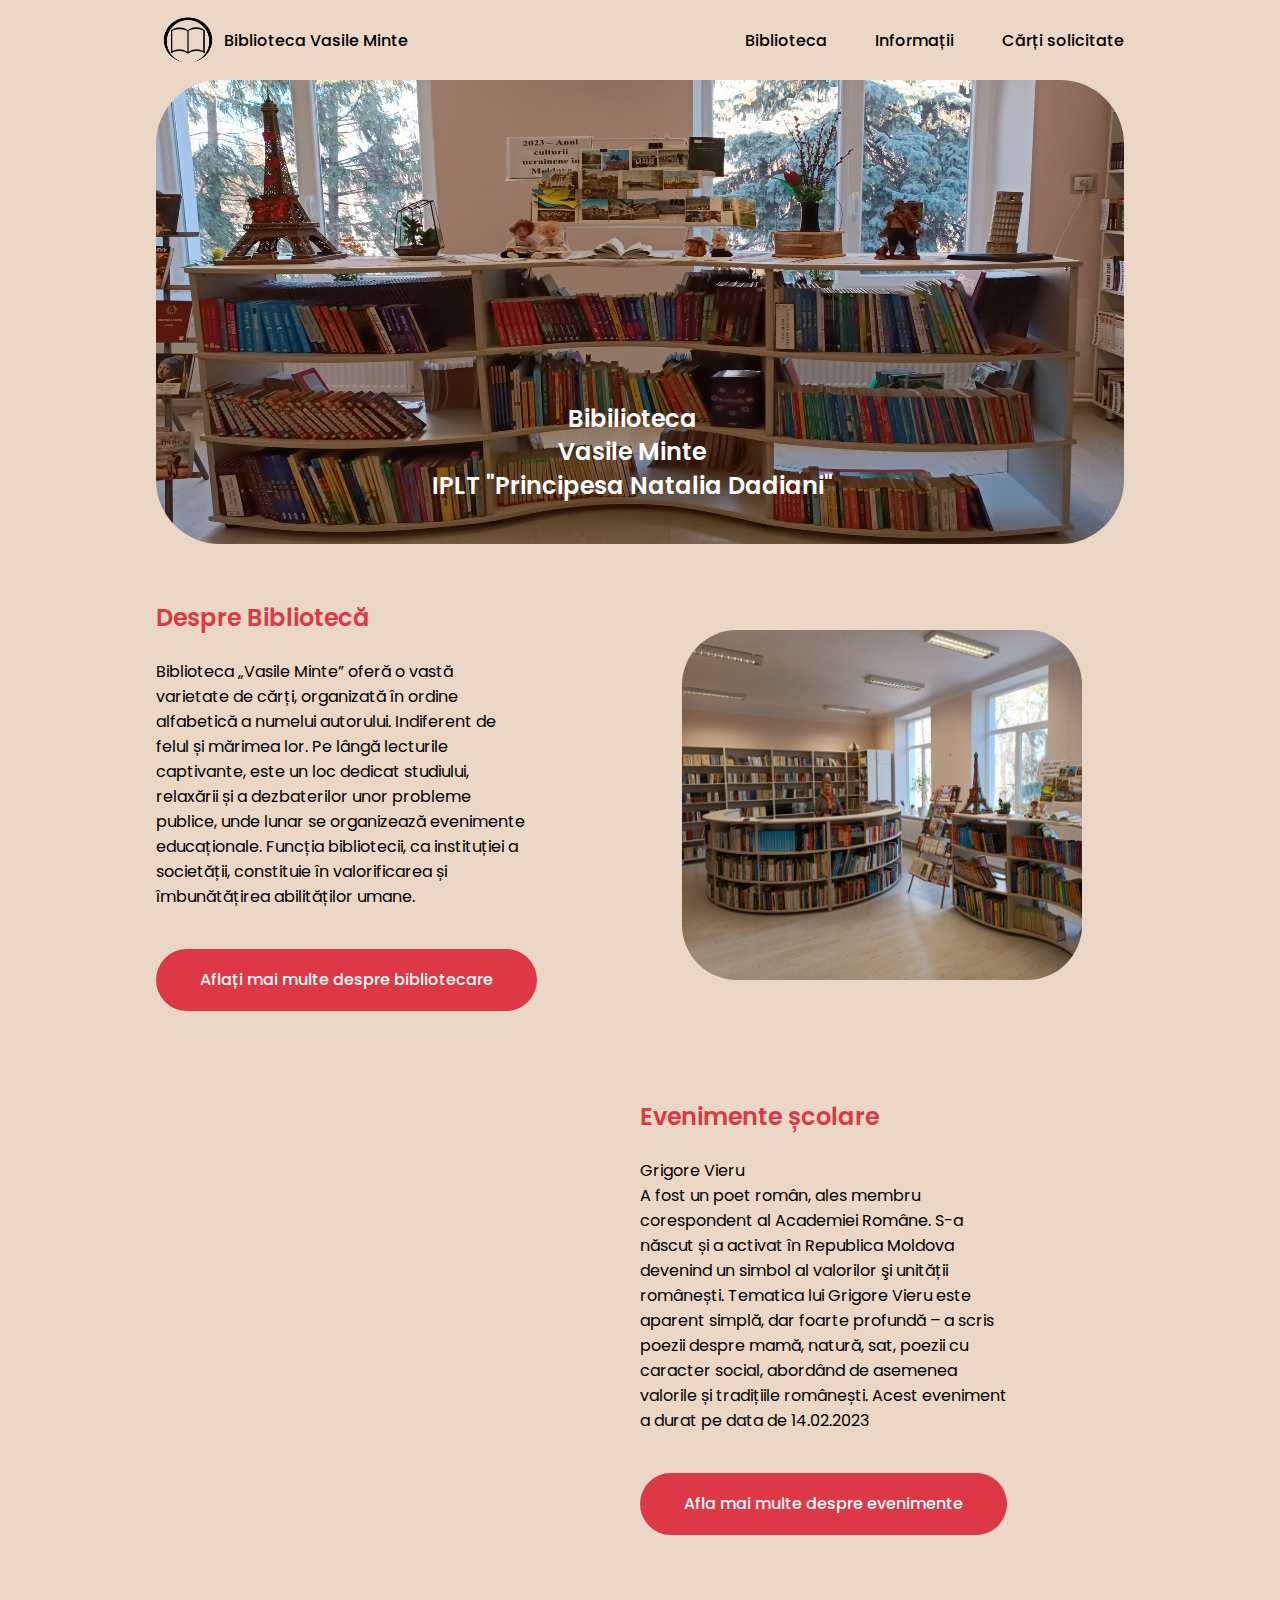
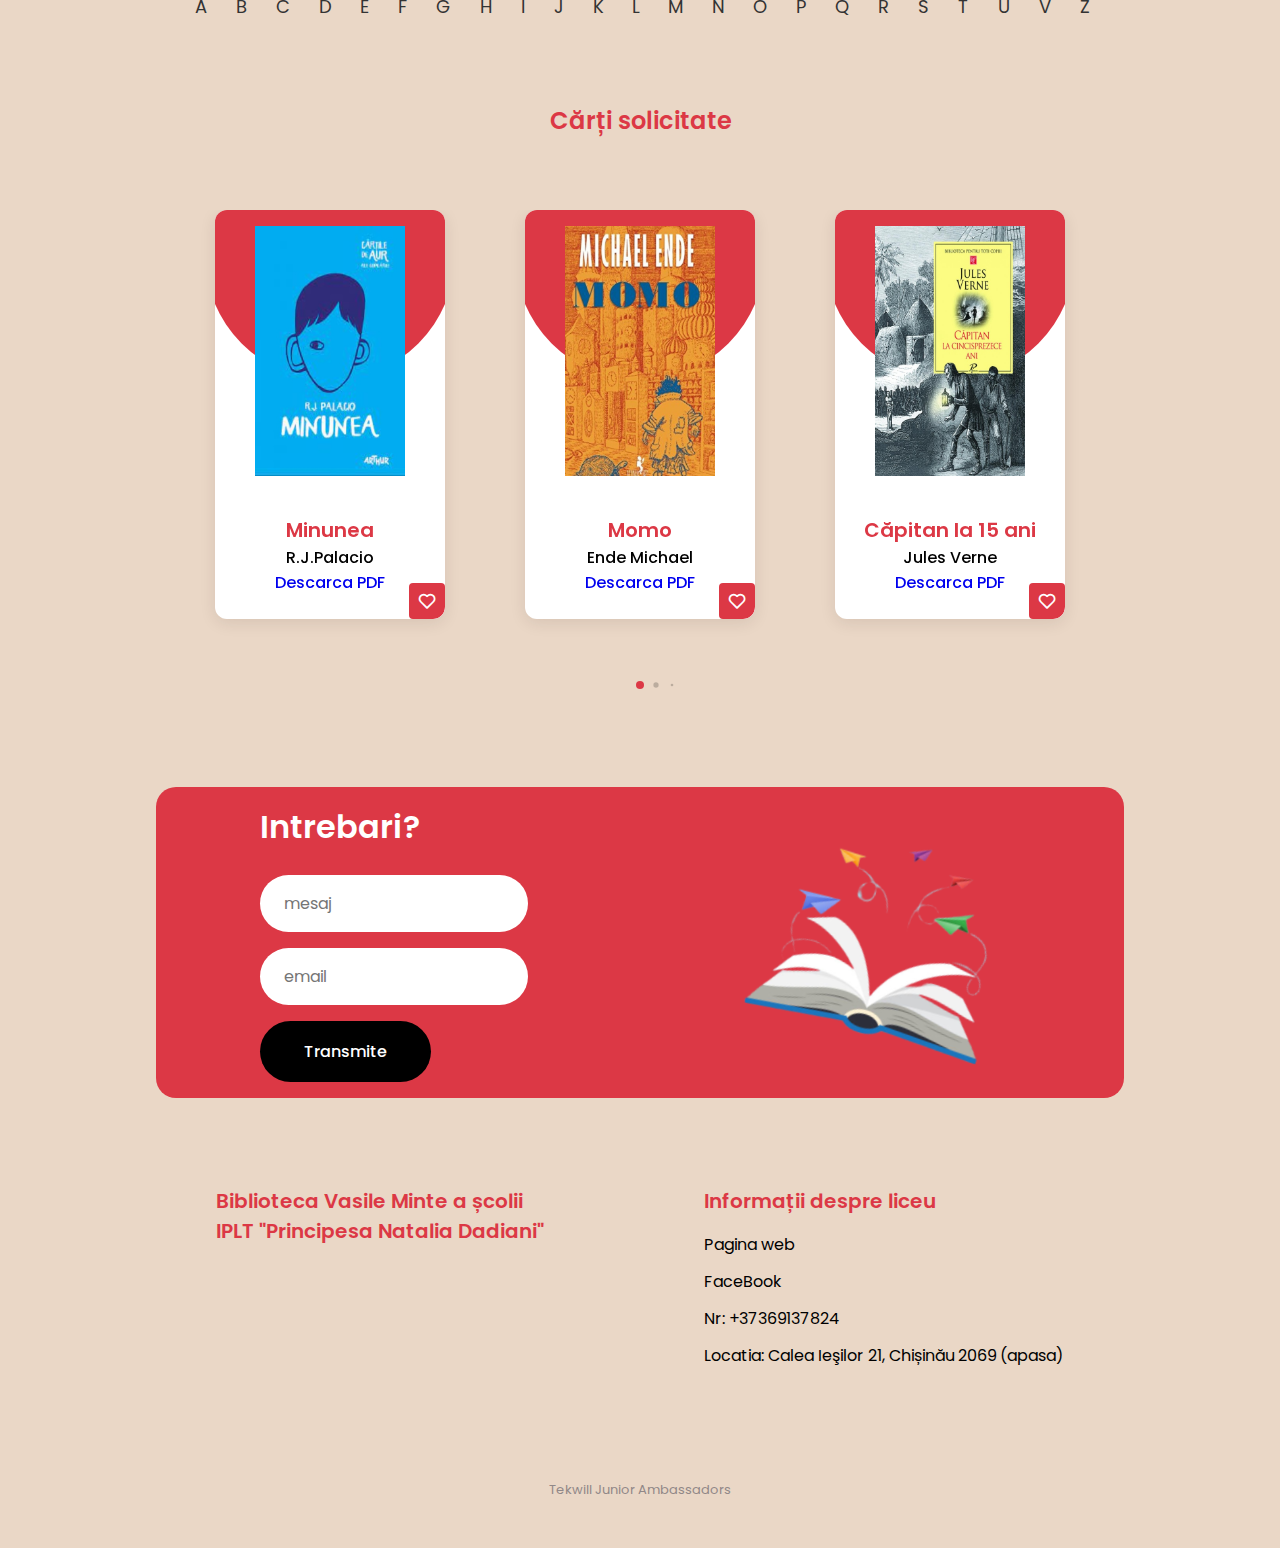
==== index.html @ afc9d393 "Add files via upload" ====
<!DOCTYPE html>
    <html lang="en">
    <head>
        <meta charset="UTF-8">
        <meta name="viewport" content="width=device-width, initial-scale=1.0">

        <link rel="shortcut icon" href="assets/img/logo.png">

        <link rel="stylesheet" href="https://unpkg.com/boxicons@latest/css/boxicons.min.css">

        <link rel="stylesheet" href="https://unpkg.com/boxicons@latest/css/boxicons.min.css">
   
        <link rel="stylesheet" href="assets/css/swiper.css">

        <link rel="stylesheet" href="assets/css/styles.css">
        
        <body>
               

        <title>Biblioteca Vasile Minte</title>
    </head>
    <body>
        <header class="header" id="header">
            <nav class="nav container">
                <a href="#" class="nav__logo">
                    <img id="logo" src="assets/img/logo.png" alt="" class="nav__logo-img"> 
                    Biblioteca Vasile Minte
                </a>

                <div class="nav__menu" id="nav-menu">
                    <ul class="nav__list">
                        <li class="nav__item">
                            <a href="#home" class="nav__link active-link">Biblioteca</a>
                        </li>
                        <li class="nav__item">
                            <a href="evenimente.html" class="nav__link">Informații</a>
                        </li>
                        </li>
                        <li class="nav__item">
                            <a href="#new" class="nav__link">Cărți solicitate</a>
                        </li>
                    </ul>

                    <div class="nav__close" id="nav-close">
                        <i class='bx bx-x' ></i>
                    </div>

                    
                </div>

            </nav>
        </header>
        
        <main class="main">
          
            <section class="home" id="home">
                <div class="home__container container grid">

                    <div class="home__data">
                        <h1 class="home__title"> Bibilioteca <br> Vasile Minte <br> IPLT "Principesa Natalia Dadiani"</h1>
 
                        </p>
                    </div>
                </div>
            </section>

            <section class="celebrate section container" id="celebrate">
                <div class="celebrate__container grid">
                    <div class="celebrate__data">
                        <h2 class="section__title celebrate__title">
                            Despre Bibliotecă  <br> 
                        </h2>
                        <p class="celebrate__description">
                          Biblioteca „Vasile Minte” oferă o vastă varietate de cărți, organizată în ordine alfabetică a numelui autorului. Indiferent de
                          felul și mărimea lor. Pe lângă lecturile captivante, este un loc dedicat 
                          studiului, relaxării și a dezbaterilor unor probleme publice, unde lunar se organizează 
                          evenimente educaționale. Funcția bibliotecii, 
                          ca instituției a societății, constituie în valorificarea și îmbunătățirea abilităților 
                          umane.
                        </p>
                        <a href="lucartoriiB.html" class="button">Aflați mai multe despre bibliotecare </a>
                    </div>

                    <img src="assets/img/inve (7).jpg"  class="celebrate__img2">
                </div>
            </section>

            <section class="celebrate section container" id="celebrate">
              <div class="celebrate__container grid">
                <div class="celebrate__img">
               </div>

                  <div class="celebrate__data">
                      <h2 class="section__title celebrate__title"> Evenimente școlare <br> </h2>
                      
                      <p class="celebrate__description">
                        Grigore Vieru 
                        <br>
                        A fost un poet român, ales membru corespondent al Academiei Române. 
                        S-a născut și a activat în Republica Moldova devenind un simbol al 
                        valorilor şi unității românești. Tematica lui Grigore Vieru este aparent 
                        simplă, dar foarte profundă – a scris poezii despre mamă, natură, sat, 
                        poezii cu caracter social, abordând de asemenea valorile și tradițiile 
                        românești. Acest eveniment a durat pe data de 14.02.2023
                      </p>
                      <a href="evenimente.html" class="button">Afla mai multe despre evenimente </a>
                  </div>

                </div>


              </section>
                <nav class="nav container">

                    <nav class="author-nav">
                      <ul>
                        <li><a>A</a>
                          <ul>
                            <li><a href="#">Arghezi, Tudor</a>
                              <ul>
                                <li><a href="#">Cuvinte potrivite</a></li>
                                <li><a href="#">Flori de mucigai</a></li>
                                <li><a href="#">Horele</a></li>
                                <li><a href="#">Răsărit în tăcere</a></li>
                                <li><a href="#">Tablouri biblice</a></li>
                              </ul>
                            </li>
                            <li><a href="#">Alecsandri, Vasile</a>
                              <ul>
                                <li><a  >Balta alba</a></li>
                                <li><a  >Chirita in provincie</a></li>
                                <li><a  >Doamna Chiajna</a></li>
                                <li><a  >Poezii populare, 1</a></li>
                                <li><a  >Poezii populare, 2</a></li>
                              </ul>
                            </li>
                            <li><a  >Andronic, Ionel</a>
                              <ul>
                                <li><a  >Ascuns în nori</a></li>
                                <li><a  >Inima împăcată</a></li>
                                <li><a  >Spre un viitor mai bun</a></li>
                                <li><a  >Ultimul sac</a></li>
                                <li><a  >Viața de dincolo de aparențe</a></li>
                              </ul>
                            </li>
                            <li><a  >Adameșteanu, Gabriela</a>
                              <ul>
                                <li><a  >Dimineața pierdută</a></li>
                                <li><a  >Vara în care mama a avut ochii verzi</a></li>
                                <li><a  >Vânătoarea regală</a></li>
                                <li><a  >Interviu cu un erou</a></li>
                                <li><a  >Cartea înțelepciunii</a></li>
                              </ul>
                            </li>
                            <li><a  >Asan, Filofteia</a>
                              <ul>
                                <li><a  >Crizanteme și lujeri</a></li>
                                <li><a  >Fructe de soc și măr cu păr</a></li>
                                <li><a  >Ploaie cu miei</a></li>
                                <li><a  >Aventuri în piața universității</a></li>
                                <li><a  >Ardeiul iute</a></li>
                              </ul>
                            </li>
                          </ul>
                        </li>
                        <li><a  >B</a>
                          <ul>
                            <li><a  >Baciu Ștefan</a>
                              <ul>
                                <li><a  >Praful de pe toba</a></li>
                              </ul>
                            </li>
                            <li><a  >Bacovia George </a>
                              <ul>
                                <li><a  >Plumb</a></li>
                              </ul>
                            </li>
                          </ul>
                        </li>
                        <li><a  >C</a>
                          <ul>
                            <li><a  >Camilar Eusebiu</a>
                              <ul>
                                <li><a  >Stejarul din Borzesti</a></li>
                              </ul>
                            </li>
                            <li><a  >Cangeopol Liviu</a>
                              <ul>
                                <li><a  >Portretul tarmului la asfintit</a></li>
                              </ul>
                            </li>
                          </ul>
                        </li>
                        <li><a  >D</a>
                          <ul>
                            <li><a  >Dan Ioan</a>
                              <ul>
                                <li><a  >Cavalerii</a></li>
                              </ul>
                            </li>
                            <li><a  >Densușianu Ovid </a>
                              <ul>
                                <li><a  >Literatura romana moderna</a></li>
                              </ul>
                            </li>
                          </ul>
                        </li>
                        <li><a  >E</a>
                          <ul>
                            <li><a  >Eftimiu Victor</a>
                              <ul>
                                <li><a  >Omul fara nume</a></li>
                              </ul>
                            </li>
                            <li><a  >Ecovoiu Alexandru </a>
                              <ul>
                                <li><a  >El balneario</a></li>
                              </ul>
                            </li>
                          </ul>
                        </li>
                        <li><a  >F</a>
                          <ul>
                            <li><a  >Fărcășanu, Mihail</a>
                              <ul>
                                <li><a  >Viitorul libertatii</a></li>
                              </ul>
                            </li>
                        
                          
                        
                            <li><a  >Exemplu</a>
                              <ul>
                                <li><a  >Exemplu</a></li>
                                <li><a  >Exemplu</a></li>
                                <li><a  >Exemplu</a></li>
                              </ul>
                            </li>
                        
                        
                          
                            <li><a  >Florian, Filip</a>
                                  <ul>
                                    <li><a  >Toate bufnitele</a></li>  
                                  </ul>
                                </li>
                          </ul>
                        </li>



                        <li><a  >G</a>
                          <ul>
                            <li><a  >Gafița,  Gabriel  </a>
                              <ul>
                                <li><a  >Alternativa la fuga in egipt</a></li>
                              </ul>
                            </li>
                        
                          
                          
                            <li><a  >Galaction, Gala</a>
                              <ul>
                                <li><a  >nuvele povestiri</a></li>
                              </ul>
                            </li>
                          </ul>
                        </li>
                          <li><a  >H</a>
                            <ul>
                              <li><a  >Hasek, Jaroslav</a>
                                <ul>
                                  <li><a  >Povestea unui om leneș</a></li>
                                  <li><a  >Aventurile bravului soldat Švejk</a></li>
                                </ul>
                              </li>
                            </ul>
                          </li>
                          <li><a  >I</a>
                            <ul>
                              <li><a  >Ionesco, Eugène</a>
                                <ul>
                                  <li><a  >Rinocerii</a></li>
                                  <li><a  >Le Roi se meurt</a></li>
                                </ul>
                              </li>
                              <li><a  >Iorga, Nicolae</a>
                                <ul>
                                  <li><a  >Istoria literaturii românești</a></li>
                                  <li><a  >Istoria românilor</a></li>
                                </ul>
                              </li>
                            </ul>
                          </li>
                          <li><a  >J</a>
                            <ul>
                              <li><a  >Jäger, Tudor</a>
                                <ul>
                                  <li><a  >Femeia pe care o iubeam</a></li>
                                  <li><a  >Suflete tari</a></li>
                                </ul>
                              </li>
                            </ul>
                          </li>
                          <li><a  >K</a>
                            <ul>
                              <li><a  >Kafka, Franz</a>
                                <ul>
                                  <li><a  >Procesul</a></li>
                                  <li><a  >Castelul</a></li>
                                </ul>
                              </li>
                            </ul>
                          </li>
                          <li><a  >L</a>
                            <ul>
                              <li><a  >Lăcustă, Mircea</a>
                                <ul>
                                  <li><a  >Baladele Dunării</a></li>
                                  <li><a  >Tara de piatră</a></li>
                                </ul>
                              </li>
                              <li><a  >Lovinescu, Eugen</a>
                                <ul>
                                  <li><a  >Istoria civilizației române moderne</a></li>
                                  <li><a  >Istoria literaturii române contemporane</a></li>
                                </ul>
                              </li>
                            </ul>
                          </li>
                          <li><a  >M</a>
                            <ul>
                              <li><a  >Marin Preda, Marin</a>
                                <ul>
                                  <li><a  >Moromeții</a></li>
                                  <li><a  >Delirul</a></li>
                                </ul>
                              </li>
                              <li><a  >Maiorescu, Titu</a>
                                <ul>
                                  <li><a  >Critice</a></li>
                                  <li><a  >Convorbiri literare</a></li>
                                </ul>
                              </li>
                            </ul>
                          </li>
                         
                            <li><a  >N</a>
                              <ul>
                                <li><a  >Năstăsescu, Ion</a>
                                  <ul>
                                    <li><a  >Omul din castelul de sticlă</a></li>
                                    <li><a  >Nebunul</a></li>
                                  </ul>
                                </li>
                                <li><a  >Negruzzi, Costache</a>
                                  <ul>
                                    <li><a  >Alexandru Lăpușneanul</a></li>
                                    <li><a  >Moara lui Călifar</a></li>
                                  </ul>
                                </li>
                                <li><a  >Nicolescu, Nicolae</a>
                                  <ul>
                                    <li><a  >Un artist și viața lui</a></li>
                                    <li><a  >Poetica naturii</a></li>
                                  </ul>
                                </li>
                                <li><a  >Noica, Constantin</a>
                                  <ul>
                                    <li><a  >Devenirea întru ființă</a></li>
                                    <li><a  >Sentimentul românesc al ființei</a></li>
                                  </ul>
                                </li>
                                <li><a  >Notarra, Mihail</a>
                                  <ul>
                                    <li><a  >Sburătorul alb</a></li>
                                    <li><a  >Jungla sentimentelor</a></li>
                                  </ul>
                                </li>
                              </ul>
                            </li>
                            <li><a  >O</a>
                              <ul>
                                <li><a  >Odobescu, Alexandru</a>
                                  <ul>
                                    <li><a  >Doamna Chiajna</a></li>
                                    <li><a  >Frumoasa din padurea adormita</a></li>
                                  </ul>
                                </li>
                                <li><a  >Octavian Goga</a>
                                  <ul>
                                    <li><a  >Poezii</a></li>
                                    <li><a  >Om și țară</a></li>
                                  </ul>
                                </li>
                                <li><a  >Olănescu, Petre</a>
                                  <ul>
                                    <li><a  >Oameni și locuri</a></li>
                                    <li><a  >Cartea sibiană</a></li>
                                  </ul>
                                </li>
                                <li><a  >Oroveanu, Gheorghe</a>
                                  <ul>
                                    <li><a  >Sculptura și sculptorii din România</a></li>
                                    <li><a  >La Tismana</a></li>
                                  </ul>
                                </li>
                                <li><a  >Ortodoxie, Părintele Cleopa</a>
                                  <ul>
                                    <li><a  >Îndrumarul credinciosului</a></li>
                                    <li><a  >Viețile sfinților</a></li>
                                  </ul>
                                </li>
                              </ul>
                            </li>
                            <li><a  >P</a>
                              <ul>
                                <li><a  >Păunescu, Adrian</a>
                                  <ul>
                                    <li><a  >Călătoriile lui Gulliver</a></li>
                                    <li><a  >În vreme de război</a></li>
                                  </ul>
                                </li>
                                <li><a  >Petre Bellu</a>
                                  <ul>
                                    <li><a  >Legea leului</a></li>
                                    <li><a  >O noapte în Sahara</a></li>
                                  </ul>
                                </li>
                                <li><a  >Pillat, Ion</a>
                                  <ul>
                                    <li><a  >Alergând pe marginea prăpastiei</a></li>
                                    <li><a  >Glasul pământului</a></li>
                                  </ul>
                                </li>
                                <li><a  >Preda, Marin</a>
                                  <ul>
                                    <li><a  >Delirul</a></li>
                                    <li><a  >Moromeții</a></li>
                                  </ul>
                                </li>
                                <li><a  >Pricopie, Dumitru</a>
                                  <ul>
                                    <li><a  >Ziua când a murit Arsenie Boca</a></li>
                                    <li><a  >Eminescu în Ardeal</a></li>
                                  </ul>
                                </li>
                              </ul>
                            </li>
                            <li><a  >Q</a>
                              <ul>
                                <li><a  >Quehenberger, Ernst Wilhelm</a>
                                  <ul>
                                    <li><a  >Die rumänische Nationalliteratur</a></li>
                                  </ul>
                                </li>
                              </ul>
                            </li>
                          
                                        <li><a  >R</a>
                                          <ul>
                                            <li><a  >Racoviță, Emil</a>
                                              <ul>
                                                <li><a  >Pe urmele vieții</a></li>
                                              </ul>
                                            </li>
                                         
                                          
                                            <li><a  >Rebreanu, Liviu</a>
                                              <ul>
                                                <li><a  >Adam și Eva</a></li>
                                                <li><a  >Amândoi</a></li>
                                                <li><a  >Cele două surori</a></li>
                                                <li><a  >Pădurea spânzuraților</a></li>
                                                <li><a  >Răscoala</a></li>
                                                <li><a  >Urmarea</a></li>
                                              </ul>
                                            </li>
                                         
                                          
                                            <li><a  >Russo, Ioan</a>
                                              <ul>
                                                <li><a  >Orizonturi rosii</a></li>
                                              </ul>
                                            </li>
                                       
                                          </ul>
                                        </li>
                                        <li><a  >S</a>
                                          <ul>
                                            <li><a  >Sadoveanu, Mihail</a>
                                              <ul>
                                                <li><a  >Frații Jderi</a></li>
                                                <li><a  >Hanu-Ancuței</a></li>
                                                <li><a  >La crucea din sat</a></li>
                                                <li><a  >Nada Florilor</a></li>
                                                <li><a  >Povestiri istorice</a></li>
                                                <li><a  >Povestiri populare moldovenesti</a></li>
                                                <li><a  >Zodia Cancerului</a></li>
                                              </ul>
                                            </li>
                                         
                                          
                                            <li><a  >Stănescu, Nichita</a>
                                              <ul>
                                                <li><a  >In dulcele stil clasic</a></li>
                                              </ul>
                                            </li>
                                         
                                          
                                            <li><a  >Șerban, Mihnea</a>
                                              <ul>
                                                <li><a  >Cîntecul vîntului de răsărit</a></li>
                                                <li><a  >Fluturele negru</a></li>
                                                <li><a  >Umbre pe un perete alb</a></li>
                                              </ul>
                                            </li>
                                       
                                          </ul>
                                        </li>
                                        <li><a  >T</a>
                                          <ul>
                                            <li><a  >Teodoreanu, Mateiu</a>
                                              <ul>
                                                <li><a  >La lilieci</a></li>
                                                <li><a  >Vinul de viață lungă</a></li>
                                              </ul>
                                            </li>
                                         
                                          
                                            <li><a  >Topârceanu, George</a>
                                              <ul>
                                                <li><a  >Bunicul</a></li>
                                                <li><a  >Cine m-a văzut plângând?</a></li>
                                                <li><a  >Cronica unei firme</a></li>
                                                <li><a  >Fata cu un zâmbet în ochi</a></li>
                      
                                                
                      </ul>
                                            </li>
                                          </ul>
                                        </li>
                                        <li><a  >U</a>
                                          <ul>
                                            <li><a  >Urmuz</a>
                                              <ul>
                                                <li><a  >Cel mai iubit dintre pământeni</a></li>
                                                <li><a  >Unchiul meu</a></li>
                                              </ul>
                                            </li>
                                          </ul>
                                        </li>
                                        <li><a  >V</a>
                                          <ul>
                                            <li><a  >Vianu, Tudor</a>
                                              <ul>
                                                <li><a  >Despre Mircea Eliade</a></li>
                                                <li><a  >Eseuri despre poezie</a></li>
                                                <li><a  >Gândirea magică</a></li>
                                              </ul>
                                            </li>
                                            <li><a  >Vieru, Grigore</a>
                                              <ul>
                                                <li><a  >Flori pentru Alba-Iulia</a></li>
                                                <li><a  >Limba noastră</a></li>
                                                <li><a  >O lacrimă de fată</a></li>
                                              </ul>
                                            </li>
                                          </ul>
                                        </li>
                                        <li><a  >Z</a>
                                          <ul>
                                            <li><a  >Zamfirescu, Ioan</a>
                                              <ul>
                                                <li><a  >În preajma revoluției de la 1848</a></li>
                                                <li><a  >Romanul Comedia d'inferno</a></li>
                                              </ul>
                                            </li>
                                          </ul>
                                        </li>
                    </nav>
                    
    
                  </nav>
            <section class="new section container" id="new">
              <h2 class="section__title">Cărți solicitate </h2>

              <div class="new__container">
                  <div class="swiper new-swiper">
                      <div class="swiper-wrapper">
                          <article class="new__card swiper-slide">
                              <div class="new__overlay"></div>

                              <img src="assets/img/momo.jpg" alt="" class="new__img">
                              <h3 class="new__price">Momo</h3>
                              <span class="new__title">
                                  Ende Michael</span>
                                  <a class="new__title" href="D:\Vasile Munte Bibiloteca\assets\pdf\moby_dick_-_herman_melville.pdf" download> <br>  Descarca PDF</a>
                              
                              <button class="button new__button">
                                  <i class='bx bx-heart new__icon'></i>
                              </button>
                          </article>

                          <article class="new__card swiper-slide">
                              <div class="new__overlay"></div>

                              <img src="assets/img/capitan15.jpg" alt="" class="new__img">
                              <h3 class="new__price">Căpitan la 15 ani</h3>
                              <span class="new__title">Jules Verne</span>
                              <a class="new__title" href="assets\pdf\Capitan.pdf" download> <br>  Descarca PDF</a>
                              <button class="button new__button">
                                  <i class='bx bx-heart new__icon'></i>
                              </button>
                          </article>

                          <article class="new__card swiper-slide">
                              <div class="new__overlay"></div>

                              <img src="assets/img/hot.jpg" alt="" class="new__img">
                              <h3 class="new__price">Hoțul de cărți</h3>
                              <span class="new__title">Markus Zusak</span>
                              <a class="new__title" href="assets\pdf\Markus_Zusak-Hotul_de_carti.pdf" download> <br>  Descarca PDF</a>
                              <button class="button new__button">
                                  <i class='bx bx-heart new__icon'></i>
                              </button>
                          </article>



                          <article class="new__card swiper-slide">
                              <div class="new__overlay"></div>

                              <img src="assets/img/Dick.jpg" alt="" class="new__img">
                              <h3 class="new__price">Moby Dick</h3>
                              <span class="new__title">Herman Melville</span>
                              <a class="new__title" href="assets\img\inve (3).jpg" download> <br>  Descarca PDF</a>
                              <button class="button new__button">
                                  <i class='bx bx-heart new__icon'></i>
                              </button>
                          </article>

                          <article class="new__card swiper-slide">
                              <div class="new__overlay"></div>

                              <img src="assets/img/Dorinta.jpg" alt="" class="new__img">
                              <h3 class="new__price">A şaptea dorinţa</h3>
                              <span class="new__title">Kate Messner</span>
                              <a class="new__title" href="assets\pdf\A saptea dorinta - Kate Messner.pdf" download> <br>  Descarca PDF</a>
                              <button class="button new__button">
                                  <i class='bx bx-heart new__icon'></i>
                              </button>
                          </article>

                          <article class="new__card swiper-slide">
                              <div class="new__overlay"></div>

                              <img src="assets/img/Minunea.jpg" alt="" class="new__img">
                              <h3 class="new__price">Minunea</h3>
                              <span class="new__title">R.J.Palacio</span>
                              <a class="new__title" href="assets\pdf\MINUNEA_R_J_Palacio.pdf" download> <br>  Descarca PDF</a>
  

                              <button class="button new__button">
                                  <i class='bx bx-heart new__icon'></i>
                              </button>
                          </article>


                      </div>

                      <div class="swiper-pagination"></div>
                  </div>
              </div>
          </section>

            <section class="message section container">
                <div class="message__container grid">
                    <form action="https://formsubmit.co/dmtr1701@gmail.com" method="POST">
                    <form action="" class="message__form">
                        <h2 class="message__title">Intrebari? </h2>
                        <input type="text" placeholder="mesaj" name="name"class="message__input">
                        <input type="email" placeholder="email"name="email" class="message__input">
                        <button type="submit" class="button message__button">Transmite</button>
                    </form>
                </form>
                    <img src="assets/img/bookMess.png" alt="" class="message__img">
                </div>
            </section>
        </main>
        <footer class="footer section">
            <div class="footer__container container grid">

                <div>
                    <h3 class="footer__title">Biblioteca Vasile Minte a școlii <br> IPLT "Principesa Natalia Dadiani"</h3>

                </div>

                <div class="footer__left">
                    <h3 class="footer__title">Informații despre liceu</h3>

                    <ul class="footer__links">
                        <li>
                            <a href="https://nataliadadiani.wixsite.com/natalia-dadiani" class="footer__link">Pagina web</a>
                        </li>
                        <li>
                            <a href="https://ro-ro.facebook.com/Dadiani1928/" class="footer__link">FaceBook</a>
                        </li>
                        <li>
                            <a class="footer__link">Nr: +37369137824 </a>
                        </li>
                        <li>
                            <a href="https://www.google.com/maps/place/Natalia+Dadiani+Lyceum/@47.0399553,28.7987428,15z/data=!4m5!3m4!1s0x0:0x3a3008d5f1a74d6e!8m2!3d47.0398753!4d28.7986743" class="footer__link">Locatia: Calea Ieşilor 21, Chișinău 2069 (apasa)</a>
                        </li>
                    </ul>
                </div>

                
            </div>

            <span class="footer__copy">Tekwill Junior Ambassadors</span>
        </footer>


        <script src="assets/js/scrollreveal.min.js"></script>

        <script src="assets/js/swiper-bundle.min.js"></script>

        <script src="assets/js/main.js"></script>
     
</html>
---- assets/css/styles.css ----
@import url("https://fonts.googleapis.com/css2?family=Poppins:wght@400;500;600&display=swap");



* {

  margin: 0;
  padding: 0;
  box-sizing: border-box;
  font-family: "Poppins", sans-serif;
}
header {
  position: relative;
  left: 0;
  top: 0;
  width: 1005;
  height: 80px;
}
header h4 {
position: absolute; left: 10%;
bottom: 1em;
font-size: 1.6rem;}



.logo-active{

bottom: 0;
opacity: 1;
transform: ease-in-out 0.5s;

}



.rightc{
  position: relative;
  width: 230px;
  background-color: var(--container-color);
  padding: 1rem 1rem 1.5rem;
  border-radius: .75rem;
  text-align: center;
  margin-bottom: 2rem;
  overflow: hidden;
  flex-direction: row;
}


.old__overlay {
  width: 250px;
  height: 250px;
  background-color: var(--first-color);
  border-radius: 50%;
  position: absolute;
  top: -5rem;
  left: -.65rem;
  z-index: 0;
}


.lol {
  display: grid;
  grid-template-columns: 1fr 1fr 1fr;
  gap: 10px 2em;
  max-width: 1200px;
  

}

@media (min-width: 150px) {
  .lol { grid-template-columns: repeat(1, 1fr); }
}

@media (min-width: 200px) {
  .lol { grid-template-columns: repeat(1, 1fr); }
}

@media (min-width: 250px) {
  .lol { grid-template-columns: repeat(1, 1fr); }
}

@media (min-width: 300px) {
  .lol { grid-template-columns: repeat(1, 1fr); }
}

@media (min-width: 600px) {
  .lol { grid-template-columns: repeat(2, 1fr); }
}


@media (min-width: 900px) {
  .lol { grid-template-columns: repeat(3, 1fr); }
}




.section__title2 {
  font-size: var(--h2-font-size);
  margin-bottom: var(--mb-2-5);
  text-align: center;
  margin: 9%;
  position: relative;
}






















.search-box {
  position: absolute;
  top:75%;
  left: 50%;
  display: flex;
  align-items: center;
  transform: translate(-50%, -50%);
  padding: 5px;
  border-radius: 40px;
  height: 40px;
  background: #ffffff;
}

.search-box:hover .search-txt {
  width: 240px;
  padding: 0 6px;
}



.search-txt {
  border: none;
  background: none;
  outline: none;
  padding: 0;
  color: rgb(0, 0, 0);
  transition: 0.5s;
  font-size: 1rem;
  width: 0px;
}

.search-btn {
  color: #000000;
  width: 40px;
  height: 40px;
  display: flex;
  align-items: center;
  justify-content: center;
  border-radius: 50%;
  transition: 0.5s;
}






:root {
  --header-height: 3.5rem;

 
 
  --first-color: hsl(355, 70%, 54%);
  --first-color-alt: hsl(355, 66%, 50%);
  --title-color: hsl(355, 70%, 54%);
  --text-color: hsl(0, 0%, 0%);
  --text-color-light: hsl(355, 4%, 55%);
  --body-color: #EAD7C6;
  --container-color: #fff;

 
 
  --body-font: 'Poppins', sans-serif;

  --biggest-font-size: 1.5rem;
  --h1-font-size: 1.5rem;
  --h2-font-size: 1.25rem;
  --h3-font-size: 1rem;
  --normal-font-size: .938rem;
  --small-font-size: .813rem;
  --smaller-font-size: .75rem;

 
  --font-medium: 500;
  --font-semi-bold: 600;

 
 
  --mb-0-25: .25rem;
  --mb-0-5: .5rem;
  --mb-1: 1rem;
  --mb-1-5: 1.5rem;
  --mb-2: 2rem;
  --mb-2-5: 2.5rem;

 
  --z-tooltip: 10;
  --z-fixed: 100;
}


@media screen and (min-width: 968px) {
  :root {
    --biggest-font-size: 2.5rem;
    --h1-font-size: 2.25rem;
    --h2-font-size: 1.5rem;
    --h3-font-size: 1.25rem;
    --normal-font-size: 1rem;
    --small-font-size: .875rem;
    --smaller-font-size: .813rem;
  }
}


* {
  box-sizing: border-box;
  padding: 0;
  margin: 0;
}

html {
  scroll-behavior: smooth;
}

body,
button,
input {
  font-family: var(--body-font);
  font-size: var(--normal-font-size);
}

body {
  margin: var(--header-height) 0 0 0;
  background-color: var(--body-color);
  color: var(--text-color);
  transition: .4s;
}

h1, h2, h3, h4 {
  color: var(--title-color);
  font-weight: var(--font-semi-bold);
}

ul {
  list-style: none;
}

a {
  text-decoration: none;
}

img {
  max-width: 100%;
  height: auto;
}

button {
  cursor: pointer;
  border: none;
  outline: none;
}


.nav__btns {
  display: flex;
  align-items: center;
  column-gap: 1rem;
}


.container {
  max-width: 968px;
  margin-left: var(--mb-1-5);
  margin-right: var(--mb-1-5);
}

.grid {
  display: grid;
}

.main {
  overflow: hidden;
}

.section {
  padding: 4.5rem 0 1rem;
}

.section__title {
  font-size: var(--h2-font-size);
  margin-bottom: var(--mb-2-5);
  text-align: center;
}


.header {
  width: 100%;
  background-color: var(--body-color);
  position: fixed;
  top: 0;
  left: 0;
  z-index: var(--z-fixed);
  transition: .4s;
}


.nav {
  height: var(--header-height);
  display: flex;
  justify-content: space-between;
  align-items: center;
}

.nav__logo, 
.nav__close, 
.nav__toggle {
  color: var(--text-color);
}

.nav__logo {
  display: flex;
  align-items: center;
  column-gap: .25rem;
  font-weight: var(--font-medium);
}

.nav__logo-img {
  width: 4rem;
}

.nav__toggle {
  display: inline-flex;
  font-size: 1.25rem;
  cursor: pointer;
}

@media screen and (max-width: 767px) {
  .nav__menu {
    position: fixed;
    background-color: var(--body-color);
    top: -100%;
    left: 0;
    width: 100%;
    padding: 4rem 0;
    border-radius: 0 0 1.5rem 1.5rem;
    box-shadow: 0 1px 4px hsla(0, 4%, 15%, .1);
    transition: .4s;
  }
}
.nav__img {
  width: 100px;
  position: absolute;
  top: 0;
  left: 0;
  transform: rotate(-15deg);
}

.nav__list {
  display: flex;
  flex-direction: column;
  align-items: center;
  row-gap: 1.5rem;
}

.nav__link {
  color: var(--text-color);
  font-weight: var(--font-medium);
  transition: .3s;
}

.nav__link:hover {
  width: 20px;
  height: 20px;
  padding: 20px;
  border-radius: 50px;
  background-color: var(--first-color)
}

.nav__close {
  font-size: 2rem;
  position: absolute;
  top: .5rem;
  right: 1rem;
  cursor: pointer;
}


.show-menu {
  top: 0;
}


.scroll-header {
  box-shadow: 0 1px 4px hsla(0, 4%, 15%, .1);
}



.home__title {
  font-size: var(--h2-font-size);
  line-height: 140%;
  margin-bottom: var(--mb-0-5);
  position: relative;
  left: 50%;
  color: #fff;
  top: 9rem;
}
@media (min-width: 100px) {
  .home__title, .button2 , .home__description { left:0; }
}
@media (min-width: 500px) {
  .home__title, .button2 , .home__description { left:0; }
}
@media (min-width: 600px) {
  .home__title, .button2 , .home__description { left:0; }
}
@media (min-width: 700px) {
  .home__title, .button2 , .home__description { left:0; }
}
@media (min-width: 750px) {
  .home__title, .button2 , .home__description { left:50%; }
}



.home__description {
  font-size: var(--small-font-size);
  padding: 0 2rem;
  margin-bottom: var(--mb-2-5);
  position: relative;
}

.button2{
  position: relative;
}
.button {
  display: inline-block;
  background-color: var(--first-color);
  color: #fff;
  padding: 1.15rem 2.75rem;
  font-weight: var(--font-medium);
  border-radius: 3rem;
  transition: .3s;
}

.button:hover {
  background-color: var(--first-color-alt);
}





















.celebrate__container {
  row-gap: 1rem;
}

.celebrate__data {
  text-align: center;
}

.celebrate__title {
  margin-bottom: var(--mb-1-5);
}

.celebrate__description {
  margin-bottom: var(--mb-2-5);
}


@keyframes change-background-image {
  100% {
    background-image: url("../img/inve (3).jpg");
  }
  0%{
    background-image: url("../img/inve (5).jpg");

  }
}
.celebrate__img {
  all: initial;
  width: 400px;
  height: 350px;
  border-radius: 55px;
  transition: none;
  animation-name: change-background-image ;
  animation-duration: 10s;
  animation-iteration-count: infinite ;
  
}
.celebrate__img2 {
  width: 400px;
  height: 350px;
  justify-self: center;
  border-radius: 55px;
}

.author-nav {
  padding: 20px;
  border-radius: 10px;

}
.author-nav ul li a:hover {
  background-color: var(--first-color);
  border-radius: 10px;
  
}
.author-nav ul li a:active{
  background-color: var(--first-color);
  border-radius: 10px;
  
}

.author-nav ul {
  list-style: none;
  position: relative;
  float: left;
  margin: 0;
  padding: 0;
  display: inline-block;
  
  
  
}

.author-nav ul ul {
  display: none;
  position: absolute;
  top: 50px;
  background-color: #fff;
  border-radius: 10px;
  z-index: 2;
  
}

.author-nav ul li:hover > ul {
  display: inherit;
  
}


.author-nav ul ul ul {
  left: 100%;
  top: 0;
  
}

.author-nav ul li {
  float: left;
  display: inline-block;
  padding: 7px;
  padding-left: 1rem;
  position: relative;
  font-size: 18px;

}

.author-nav a {
  display: block;
  padding: 3px ;
  color: #333;
  font-size: 18px;
  text-decoration: none;
  
}


.author-nav ul ul ul a {
  padding: 5px;
  font-size: 16px;
  
  
}
.author-nav{
  position: relative;
  
  
}


.gift__container {
  grid-template-columns: repeat(2, 1fr);
  gap: 1.5rem;
  
}

.gift__card {
  display: grid;
  position: relative;
  background-color: var(--container-color);
  box-shadow: 0 4px 16px hsla(355, 25%, 15%, .1);
  padding: 1.5rem 1rem 1rem;
  border-radius: .75rem;
}

.gift__img {
  width: 100px;
  justify-self: center;
  margin-bottom: var(--mb-0-25);
  transition: .3s;
}

.gift__icon {
  font-size: 1.25rem;
  color: var(--first-color);
  position: absolute;
  top: 1rem;
  right: 1rem;
  cursor: pointer;
}

.gift__price {
  font-size: var(--h3-font-size);
}

.gift__title {
  font-size: var(--smaller-font-size);
  font-weight: var(--font-medium);
}

.gift__card:hover .gift__img {
  transform: translateY(-.25rem);
}


.new__card {
  position: relative;
  width: 230px;
  background-color: var(--container-color);
  box-shadow: 0 4px 16px hsla(355, 25%, 15%, .1);
  padding: 1rem 1rem 1.5rem;
  border-radius: .75rem;
  text-align: center;
  margin-bottom: 4rem;
  overflow: hidden;
}

.new__overlay {
  width: 250px;
  height: 250px;
  background-color: var(--first-color);
  border-radius: 50%;
  position: absolute;
  top: -5rem;
  left: -.65rem;
  z-index: 0;
}

.new__img {
  position: relative;
  width: 150px;
  height: 250px;
  margin-bottom: var(--mb-2);
  transition: .3s;
}

.new__price {
  font-size: var(--h2-font-size);
}

.new__title {
  font-weight: var(--font-medium);
}

.new__button {
  display: flex;
  padding: .5rem;
  border-radius: .25rem .25rem .75rem .25rem;
  position: absolute;
  right: 0;
  bottom: 0;
}

.new__icon {
  font-size: 1.25rem;
}

.new__card:hover .new__img {
  transform: translateY(-.5rem);
}


.swiper-pagination-bullet {
  background-color: var(--text-color);
}

.swiper-pagination-bullet-active {
  background-color: var(--first-color);
}


.message__container {
  row-gap: 3rem;
  background-color: var(--first-color);
  padding: 0.5rem 0rem 0.5rem;
  border-radius: 1.25rem;
}

.message__form {
  text-align: center;
}

.message__title {
  color: #fff;
  margin-bottom: var(--mb-1-5);
}

.message__input {
  width: 100%;
  background: #fff;
  color: var(--text-color);
  padding: 1rem 1.5rem;
  border-radius: 3rem;
  border: none;
  outline: none;
  margin-bottom: var(--mb-1);
}

.message__button {
  background-color: #000;
  width: 100%;
}

.message__button:hover {
  background-color: #000;
}

.message__img {
  width: 200px;
  justify-self: center;
  transform: rotate(15deg);
  margin-left: 10rem;
}


.footer {
  overflow: hidden;
}

.footer__container {
  position: relative;
  row-gap: 2rem;
}

.footer__logo {
  display: flex;
  align-items: center;
  column-gap: .25rem;
  color: var(--text-color);
  font-weight: var(--font-medium);
}

.footer__logo-img {
  width: 1.5rem;
}

.footer__description {
  font-size: var(--small-font-size);
}

.footer__logo, 
.footer__title {
  margin-bottom: var(--mb-1);
}

.footer__title {
  font-size: var(--h3-font-size);
}

.footer__links, 
.footer__aviables {
  display: flex;
  flex-direction: column;
  row-gap: .75rem;
}
.footer__left{
margin-left: 10rem ;


}

.footer__link {
  color: var(--text-color);
  transition: .3s;
}

.footer__link:hover {
  color: var(--text-color);
}

.footer__aviable-img {
  width: 100px;
  cursor: pointer;
}

.footer__copy {
  display: block;
  margin: 3.5rem 0 1rem 0;
  text-align: center;
  font-size: var(--smaller-font-size);
  color: var(--text-color-light);
}

.footer__img1, 
.footer__img2 {
  position: absolute;
  width: 100px;
}

.footer__img1 {
  top: 25%;
  right: 2rem;
}

.footer__img2 {
  top: 75%;
  right: -4rem;
}



::-webkit-scrollbar {
  width: .6rem;
  background: hsl(355, 8%, 44%);
  border-radius: 1rem;
}

::-webkit-scrollbar-thumb {
  background: hsl(355, 32%, 17%);
  border-radius: 1rem;
}



@media screen and (max-width: 320px) {
  .container {
    margin-left: var(--mb-1);
    margin-right: var(--mb-1);
  }

  .giving__container {
    gap: 1rem;
  }

  .gift__container {
    grid-template-columns: 150px;
    justify-content: center;
  }
}


@media screen and (min-width: 576px) {
  .home__description {
    padding: 0 8rem;
  }

  .giving__container {
    grid-template-columns: repeat(2, 142px);
    justify-content: center;
    gap: 2.5rem 3.5rem;
  }

  .celebrate__description {
    padding: 0 4rem;
  }

  .gift__container {
    grid-template-columns: repeat(2, 180px);
    justify-content: center;
    gap: 2rem;
  }

  .message__input,
  .message__button {
    width: 60%;
  }

  .footer__container {
    grid-template-columns: repeat(2, 1fr);
  }
}

@media screen and (min-width: 767px) {
  body {
    margin: 0;
  }
  .section {
    padding: 3.5rem 0 2rem;
  }

  .nav {
    height: calc(var(--header-height) + 1.5rem);
    column-gap: 3rem;
  }
  .nav__toggle, 
  .nav__close, 
  .nav__img {
    display: none;
  }
  .nav__menu {
    margin-left: auto;
  }
  .nav__list {
    flex-direction: row;
    column-gap: 3rem;
  }
  .dark-theme .nav__menu {
    box-shadow: none;
  }

  .home__container,
  .celebrate__container,
  .message__container {
    grid-template-columns: repeat(2, 1fr);
    align-items: center;
  }
  .home__container {
    margin-top: 5rem;
    padding-top: 8rem;
    row-gap: 3rem;
    background-image: url("../img/main.jpg");
    background-position: center;
    padding: 2.5rem 1.5rem 2.5rem;
    border-radius: 4rem;  
    height:29rem;
    text-align: center;
    
  }
  .home__description {
    padding: 0;
  }

  .giving__container {
    grid-template-columns: repeat(3, 142px);
    column-gap: 5rem;
  }

  .celebrate__data, 
  .celebrate__title {
    text-align: initial;
  }
  .celebrate__description {
    padding: 0;
  }

  .gift__container {
    grid-template-columns: repeat(3, 200px);
    gap: 2.5rem;
  }

  .footer__container {
    grid-template-columns: repeat(3, 1fr);
  }
}


@media screen and (min-width: 992px) {
  .container {
    margin-left: auto;
    margin-right: auto;
  }

  .home__container {
    column-gap: 1rem;
  }
  .home__img {
    width: 500px;
  }
  .home__description {
    padding-right: 8rem;
  }

  .giving__container {
    column-gap: 8rem;
    padding-top: 2rem;
  }
  .giving__img {
    width: 120px;
  }

  .celebrate__description {
    padding-right: 7rem;
  }


  .new__container {
    padding-top: 2rem;
  }
  .new__card {
    margin-bottom: 5rem;
  }
  .new__price {
    font-size: var(--h3-font-size);
  }

  .message__container {
    padding: 1rem 0;
    grid-template-columns: repeat(2, max-content);
    column-gap: 4rem;
    justify-content: center;
  }

  .message__form {
    text-align: initial;
  }
  .message__title {
    font-size: 2rem;
  }
  .message__input {
    display: block;
    width: 268px;
  }
  .message__button {
    width: initial;
  }
  .message__img {
    width: 268px;
  }

  .footer__container {
    grid-template-columns: repeat(4, max-content);
    justify-content:center;
  }
  .footer__copy {
    margin-top: 7rem;
  }
  .footer__img1, 
  .footer__img2 {
    width: 120px;
  }
  .footer__img1 {
    top: 100%;
    left: 0;
  }
  .footer__img2 {
    top: 40%;
    right: -7rem;
  }
}
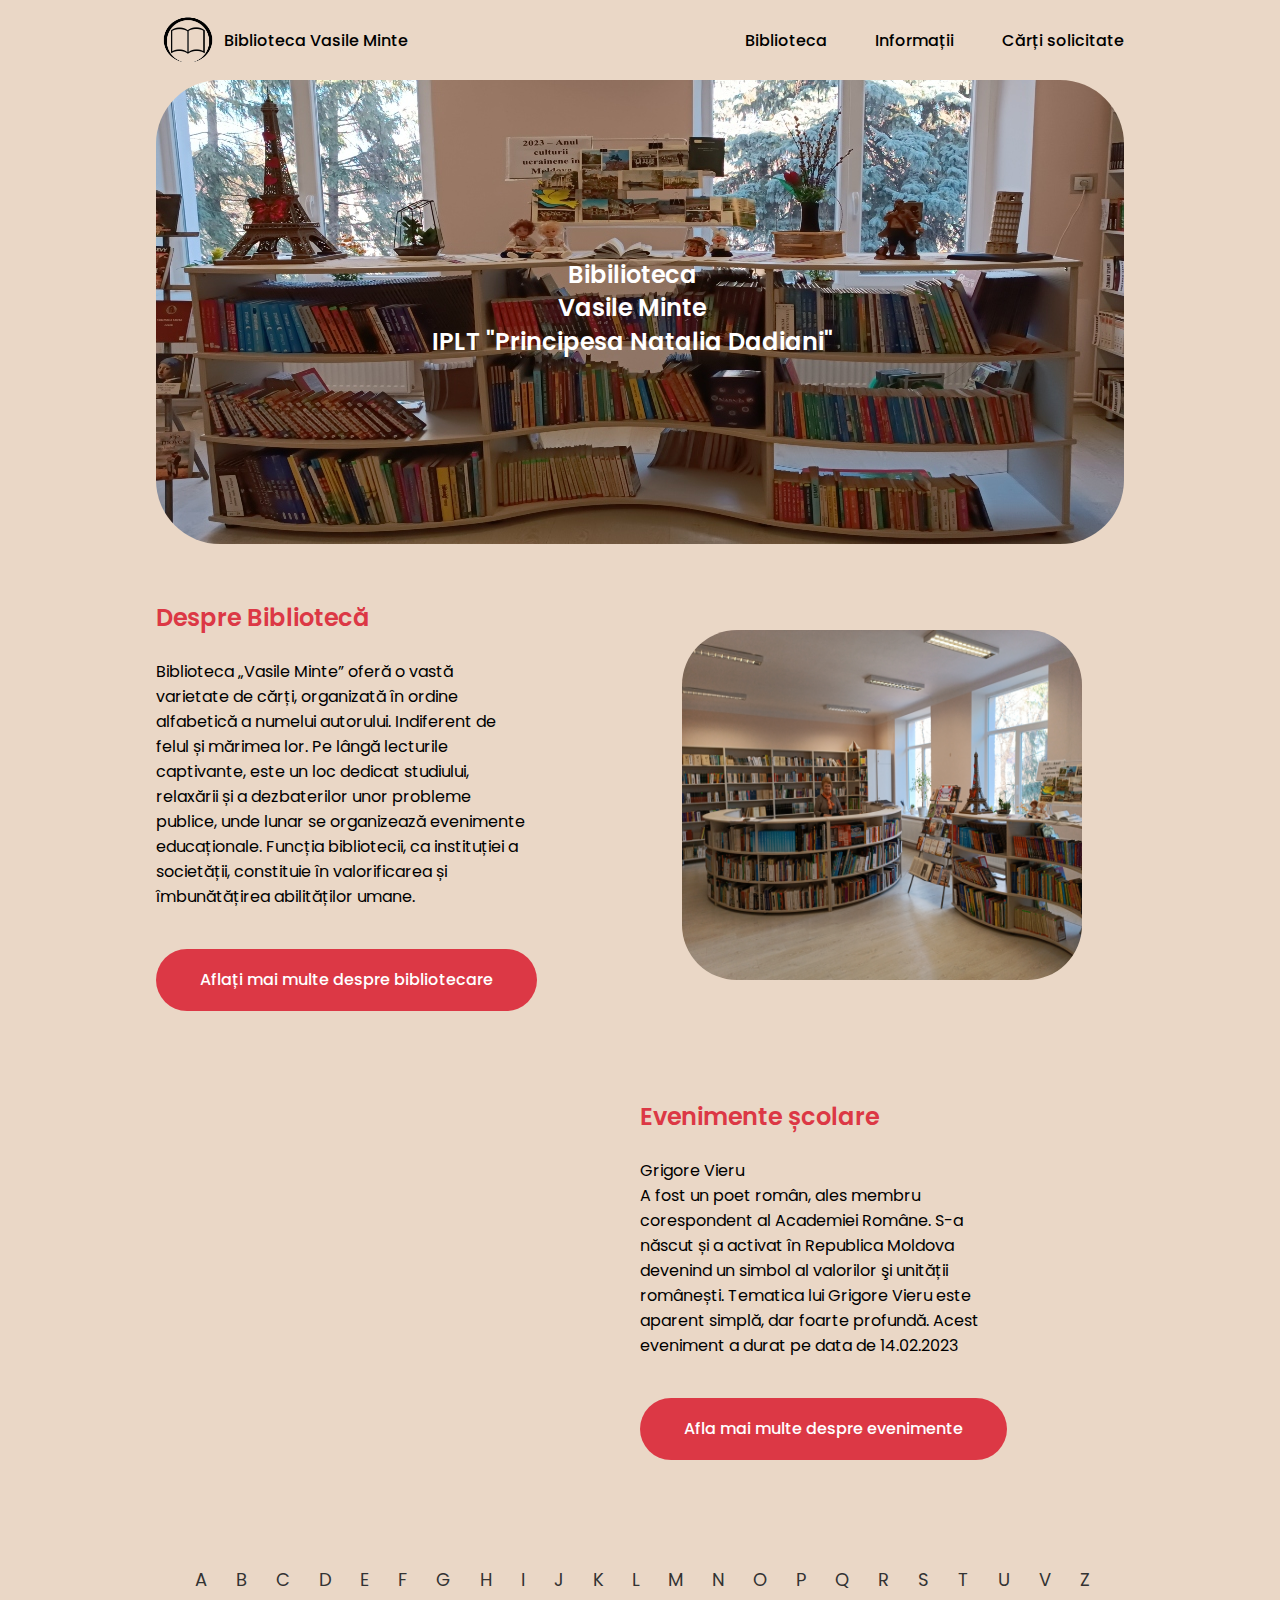
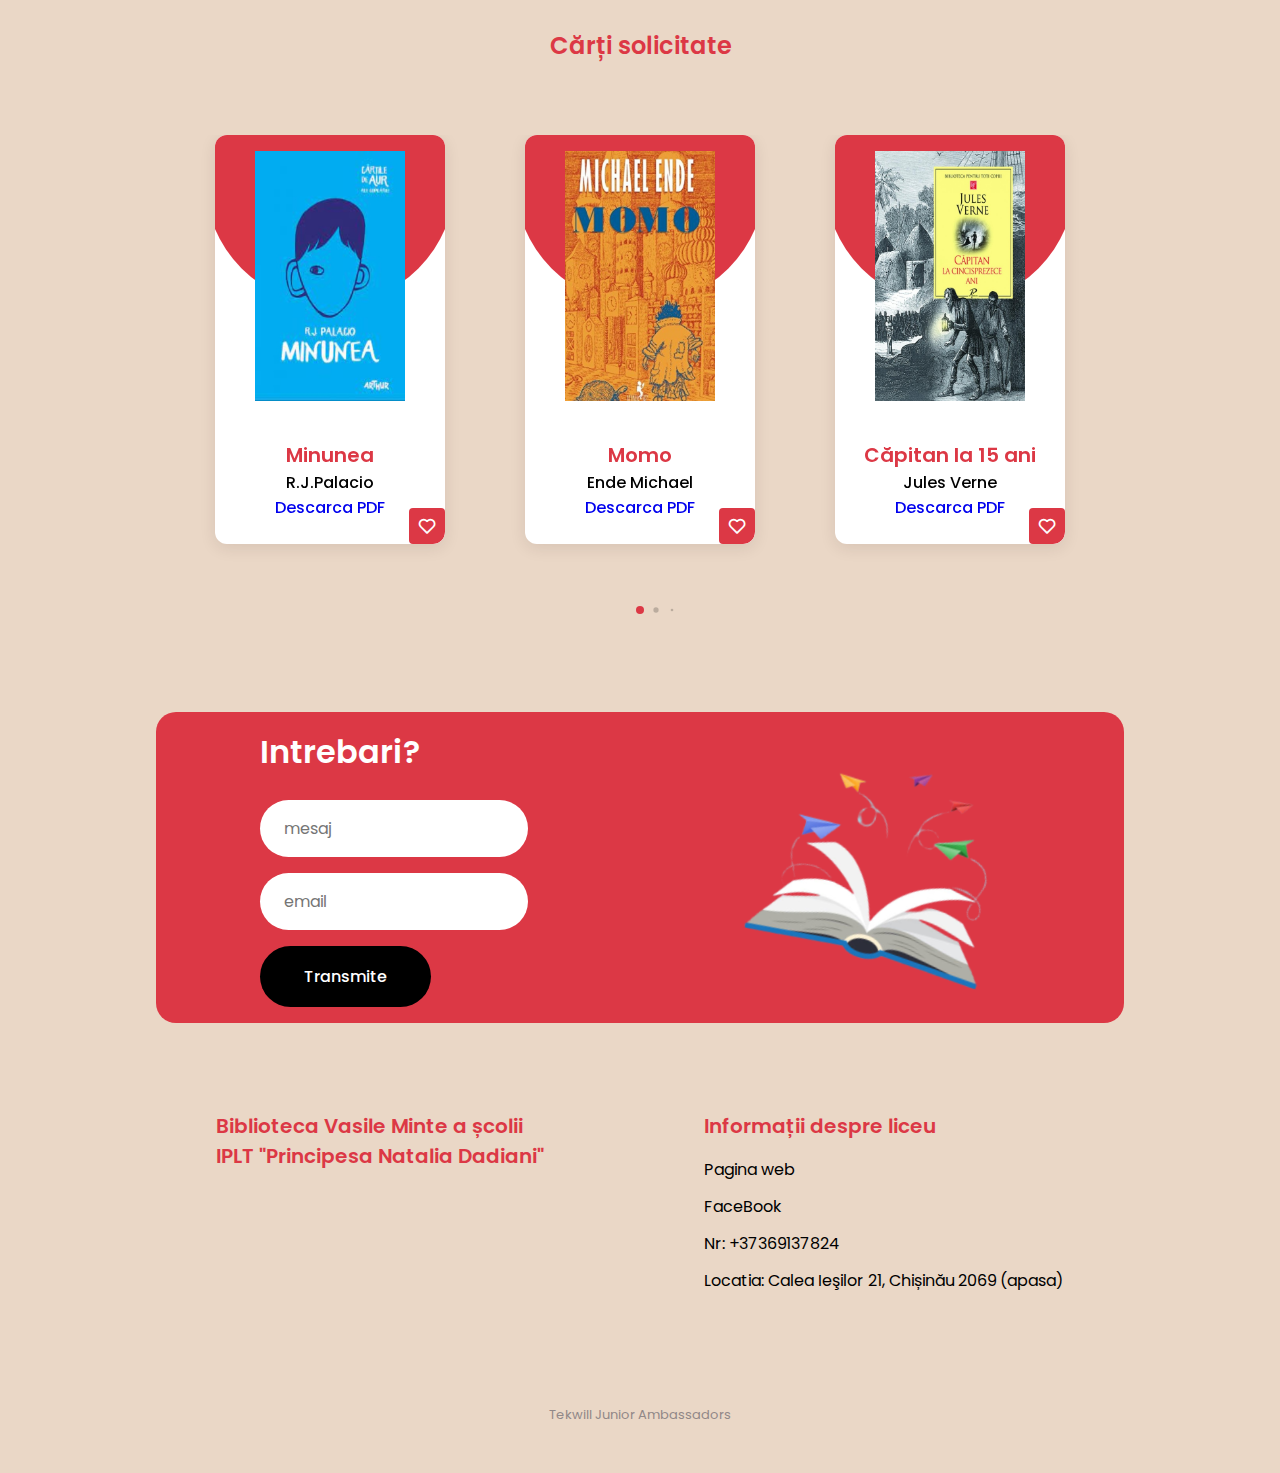
==== commit 6dc07418: "Update index.html" ====
--- a/index.html
+++ b/index.html
@@ -99,9 +99,7 @@
                         A fost un poet român, ales membru corespondent al Academiei Române. 
                         S-a născut și a activat în Republica Moldova devenind un simbol al 
                         valorilor şi unității românești. Tematica lui Grigore Vieru este aparent 
-                        simplă, dar foarte profundă – a scris poezii despre mamă, natură, sat, 
-                        poezii cu caracter social, abordând de asemenea valorile și tradițiile 
-                        românești. Acest eveniment a durat pe data de 14.02.2023
+                        simplă, dar foarte profundă. Acest eveniment a durat pe data de 14.02.2023
                       </p>
                       <a href="evenimente.html" class="button">Afla mai multe despre evenimente </a>
                   </div>
@@ -116,7 +114,7 @@
                       <ul>
                         <li><a>A</a>
                           <ul>
-                            <li><a href="#">Arghezi, Tudor</a>
+                            <li><a href="#">Arghezi  Tudor</a>
                               <ul>
                                 <li><a href="#">Cuvinte potrivite</a></li>
                                 <li><a href="#">Flori de mucigai</a></li>
@@ -125,16 +123,16 @@
                                 <li><a href="#">Tablouri biblice</a></li>
                               </ul>
                             </li>
-                            <li><a href="#">Alecsandri, Vasile</a>
+                            <li><a href="#">Alecsandri  Vasile</a>
                               <ul>
                                 <li><a  >Balta alba</a></li>
                                 <li><a  >Chirita in provincie</a></li>
                                 <li><a  >Doamna Chiajna</a></li>
-                                <li><a  >Poezii populare, 1</a></li>
-                                <li><a  >Poezii populare, 2</a></li>
-                              </ul>
-                            </li>
-                            <li><a  >Andronic, Ionel</a>
+                                <li><a  >Poezii populare  1</a></li>
+                                <li><a  >Poezii populare  2</a></li>
+                              </ul>
+                            </li>
+                            <li><a  >Andronic  Ionel</a>
                               <ul>
                                 <li><a  >Ascuns în nori</a></li>
                                 <li><a  >Inima împăcată</a></li>
@@ -143,7 +141,7 @@
                                 <li><a  >Viața de dincolo de aparențe</a></li>
                               </ul>
                             </li>
-                            <li><a  >Adameșteanu, Gabriela</a>
+                            <li><a  >Adameșteanu  Gabriela</a>
                               <ul>
                                 <li><a  >Dimineața pierdută</a></li>
                                 <li><a  >Vara în care mama a avut ochii verzi</a></li>
@@ -152,7 +150,7 @@
                                 <li><a  >Cartea înțelepciunii</a></li>
                               </ul>
                             </li>
-                            <li><a  >Asan, Filofteia</a>
+                            <li><a  >Asan  Filofteia</a>
                               <ul>
                                 <li><a  >Crizanteme și lujeri</a></li>
                                 <li><a  >Fructe de soc și măr cu păr</a></li>
@@ -221,7 +219,7 @@
                         </li>
                         <li><a  >F</a>
                           <ul>
-                            <li><a  >Fărcășanu, Mihail</a>
+                            <li><a  >Fărcășanu  Mihail</a>
                               <ul>
                                 <li><a  >Viitorul libertatii</a></li>
                               </ul>
@@ -239,7 +237,7 @@
                         
                         
                           
-                            <li><a  >Florian, Filip</a>
+                            <li><a  >Florian  Filip</a>
                                   <ul>
                                     <li><a  >Toate bufnitele</a></li>  
                                   </ul>
@@ -251,7 +249,7 @@
 
                         <li><a  >G</a>
                           <ul>
-                            <li><a  >Gafița,  Gabriel  </a>
+                            <li><a  >Gafița   Gabriel  </a>
                               <ul>
                                 <li><a  >Alternativa la fuga in egipt</a></li>
                               </ul>
@@ -259,7 +257,7 @@
                         
                           
                           
-                            <li><a  >Galaction, Gala</a>
+                            <li><a  >Galaction  Gala</a>
                               <ul>
                                 <li><a  >nuvele povestiri</a></li>
                               </ul>
@@ -268,7 +266,7 @@
                         </li>
                           <li><a  >H</a>
                             <ul>
-                              <li><a  >Hasek, Jaroslav</a>
+                              <li><a  >Hasek  Jaroslav</a>
                                 <ul>
                                   <li><a  >Povestea unui om leneș</a></li>
                                   <li><a  >Aventurile bravului soldat Švejk</a></li>
@@ -278,13 +276,13 @@
                           </li>
                           <li><a  >I</a>
                             <ul>
-                              <li><a  >Ionesco, Eugène</a>
+                              <li><a  >Ionesco  Eugène</a>
                                 <ul>
                                   <li><a  >Rinocerii</a></li>
                                   <li><a  >Le Roi se meurt</a></li>
                                 </ul>
                               </li>
-                              <li><a  >Iorga, Nicolae</a>
+                              <li><a  >Iorga  Nicolae</a>
                                 <ul>
                                   <li><a  >Istoria literaturii românești</a></li>
                                   <li><a  >Istoria românilor</a></li>
@@ -294,7 +292,7 @@
                           </li>
                           <li><a  >J</a>
                             <ul>
-                              <li><a  >Jäger, Tudor</a>
+                              <li><a  >Jäger  Tudor</a>
                                 <ul>
                                   <li><a  >Femeia pe care o iubeam</a></li>
                                   <li><a  >Suflete tari</a></li>
@@ -304,7 +302,7 @@
                           </li>
                           <li><a  >K</a>
                             <ul>
-                              <li><a  >Kafka, Franz</a>
+                              <li><a  >Kafka  Franz</a>
                                 <ul>
                                   <li><a  >Procesul</a></li>
                                   <li><a  >Castelul</a></li>
@@ -314,13 +312,13 @@
                           </li>
                           <li><a  >L</a>
                             <ul>
-                              <li><a  >Lăcustă, Mircea</a>
+                              <li><a  >Lăcustă  Mircea</a>
                                 <ul>
                                   <li><a  >Baladele Dunării</a></li>
                                   <li><a  >Tara de piatră</a></li>
                                 </ul>
                               </li>
-                              <li><a  >Lovinescu, Eugen</a>
+                              <li><a  >Lovinescu  Eugen</a>
                                 <ul>
                                   <li><a  >Istoria civilizației române moderne</a></li>
                                   <li><a  >Istoria literaturii române contemporane</a></li>
@@ -330,13 +328,13 @@
                           </li>
                           <li><a  >M</a>
                             <ul>
-                              <li><a  >Marin Preda, Marin</a>
+                              <li><a  >Marin Preda  Marin</a>
                                 <ul>
                                   <li><a  >Moromeții</a></li>
                                   <li><a  >Delirul</a></li>
                                 </ul>
                               </li>
-                              <li><a  >Maiorescu, Titu</a>
+                              <li><a  >Maiorescu  Titu</a>
                                 <ul>
                                   <li><a  >Critice</a></li>
                                   <li><a  >Convorbiri literare</a></li>
@@ -347,31 +345,31 @@
                          
                             <li><a  >N</a>
                               <ul>
-                                <li><a  >Năstăsescu, Ion</a>
+                                <li><a  >Năstăsescu  Ion</a>
                                   <ul>
                                     <li><a  >Omul din castelul de sticlă</a></li>
                                     <li><a  >Nebunul</a></li>
                                   </ul>
                                 </li>
-                                <li><a  >Negruzzi, Costache</a>
+                                <li><a  >Negruzzi  Costache</a>
                                   <ul>
                                     <li><a  >Alexandru Lăpușneanul</a></li>
                                     <li><a  >Moara lui Călifar</a></li>
                                   </ul>
                                 </li>
-                                <li><a  >Nicolescu, Nicolae</a>
+                                <li><a  >Nicolescu  Nicolae</a>
                                   <ul>
                                     <li><a  >Un artist și viața lui</a></li>
                                     <li><a  >Poetica naturii</a></li>
                                   </ul>
                                 </li>
-                                <li><a  >Noica, Constantin</a>
+                                <li><a  >Noica  Constantin</a>
                                   <ul>
                                     <li><a  >Devenirea întru ființă</a></li>
                                     <li><a  >Sentimentul românesc al ființei</a></li>
                                   </ul>
                                 </li>
-                                <li><a  >Notarra, Mihail</a>
+                                <li><a  >Notarra  Mihail</a>
                                   <ul>
                                     <li><a  >Sburătorul alb</a></li>
                                     <li><a  >Jungla sentimentelor</a></li>
@@ -381,7 +379,7 @@
                             </li>
                             <li><a  >O</a>
                               <ul>
-                                <li><a  >Odobescu, Alexandru</a>
+                                <li><a  >Odobescu  Alexandru</a>
                                   <ul>
                                     <li><a  >Doamna Chiajna</a></li>
                                     <li><a  >Frumoasa din padurea adormita</a></li>
@@ -393,19 +391,19 @@
                                     <li><a  >Om și țară</a></li>
                                   </ul>
                                 </li>
-                                <li><a  >Olănescu, Petre</a>
+                                <li><a  >Olănescu  Petre</a>
                                   <ul>
                                     <li><a  >Oameni și locuri</a></li>
                                     <li><a  >Cartea sibiană</a></li>
                                   </ul>
                                 </li>
-                                <li><a  >Oroveanu, Gheorghe</a>
+                                <li><a  >Oroveanu  Gheorghe</a>
                                   <ul>
                                     <li><a  >Sculptura și sculptorii din România</a></li>
                                     <li><a  >La Tismana</a></li>
                                   </ul>
                                 </li>
-                                <li><a  >Ortodoxie, Părintele Cleopa</a>
+                                <li><a  >Ortodoxie  Părintele Cleopa</a>
                                   <ul>
                                     <li><a  >Îndrumarul credinciosului</a></li>
                                     <li><a  >Viețile sfinților</a></li>
@@ -415,7 +413,7 @@
                             </li>
                             <li><a  >P</a>
                               <ul>
-                                <li><a  >Păunescu, Adrian</a>
+                                <li><a  >Păunescu  Adrian</a>
                                   <ul>
                                     <li><a  >Călătoriile lui Gulliver</a></li>
                                     <li><a  >În vreme de război</a></li>
@@ -427,19 +425,19 @@
                                     <li><a  >O noapte în Sahara</a></li>
                                   </ul>
                                 </li>
-                                <li><a  >Pillat, Ion</a>
+                                <li><a  >Pillat  Ion</a>
                                   <ul>
                                     <li><a  >Alergând pe marginea prăpastiei</a></li>
                                     <li><a  >Glasul pământului</a></li>
                                   </ul>
                                 </li>
-                                <li><a  >Preda, Marin</a>
+                                <li><a  >Preda  Marin</a>
                                   <ul>
                                     <li><a  >Delirul</a></li>
                                     <li><a  >Moromeții</a></li>
                                   </ul>
                                 </li>
-                                <li><a  >Pricopie, Dumitru</a>
+                                <li><a  >Pricopie  Dumitru</a>
                                   <ul>
                                     <li><a  >Ziua când a murit Arsenie Boca</a></li>
                                     <li><a  >Eminescu în Ardeal</a></li>
@@ -449,7 +447,7 @@
                             </li>
                             <li><a  >Q</a>
                               <ul>
-                                <li><a  >Quehenberger, Ernst Wilhelm</a>
+                                <li><a  >Quehenberger  Ernst Wilhelm</a>
                                   <ul>
                                     <li><a  >Die rumänische Nationalliteratur</a></li>
                                   </ul>
@@ -459,14 +457,14 @@
                           
                                         <li><a  >R</a>
                                           <ul>
-                                            <li><a  >Racoviță, Emil</a>
+                                            <li><a  >Racoviță  Emil</a>
                                               <ul>
                                                 <li><a  >Pe urmele vieții</a></li>
                                               </ul>
                                             </li>
                                          
                                           
-                                            <li><a  >Rebreanu, Liviu</a>
+                                            <li><a  >Rebreanu  Liviu</a>
                                               <ul>
                                                 <li><a  >Adam și Eva</a></li>
                                                 <li><a  >Amândoi</a></li>
@@ -478,7 +476,7 @@
                                             </li>
                                          
                                           
-                                            <li><a  >Russo, Ioan</a>
+                                            <li><a  >Russo  Ioan</a>
                                               <ul>
                                                 <li><a  >Orizonturi rosii</a></li>
                                               </ul>
@@ -488,7 +486,7 @@
                                         </li>
                                         <li><a  >S</a>
                                           <ul>
-                                            <li><a  >Sadoveanu, Mihail</a>
+                                            <li><a  >Sadoveanu  Mihail</a>
                                               <ul>
                                                 <li><a  >Frații Jderi</a></li>
                                                 <li><a  >Hanu-Ancuței</a></li>
@@ -501,14 +499,14 @@
                                             </li>
                                          
                                           
-                                            <li><a  >Stănescu, Nichita</a>
+                                            <li><a  >Stănescu  Nichita</a>
                                               <ul>
                                                 <li><a  >In dulcele stil clasic</a></li>
                                               </ul>
                                             </li>
                                          
                                           
-                                            <li><a  >Șerban, Mihnea</a>
+                                            <li><a  >Șerban  Mihnea</a>
                                               <ul>
                                                 <li><a  >Cîntecul vîntului de răsărit</a></li>
                                                 <li><a  >Fluturele negru</a></li>
@@ -520,7 +518,7 @@
                                         </li>
                                         <li><a  >T</a>
                                           <ul>
-                                            <li><a  >Teodoreanu, Mateiu</a>
+                                            <li><a  >Teodoreanu  Mateiu</a>
                                               <ul>
                                                 <li><a  >La lilieci</a></li>
                                                 <li><a  >Vinul de viață lungă</a></li>
@@ -528,7 +526,7 @@
                                             </li>
                                          
                                           
-                                            <li><a  >Topârceanu, George</a>
+                                            <li><a  >Topârceanu  George</a>
                                               <ul>
                                                 <li><a  >Bunicul</a></li>
                                                 <li><a  >Cine m-a văzut plângând?</a></li>
@@ -552,14 +550,14 @@
                                         </li>
                                         <li><a  >V</a>
                                           <ul>
-                                            <li><a  >Vianu, Tudor</a>
+                                            <li><a  >Vianu  Tudor</a>
                                               <ul>
                                                 <li><a  >Despre Mircea Eliade</a></li>
                                                 <li><a  >Eseuri despre poezie</a></li>
                                                 <li><a  >Gândirea magică</a></li>
                                               </ul>
                                             </li>
-                                            <li><a  >Vieru, Grigore</a>
+                                            <li><a  >Vieru  Grigore</a>
                                               <ul>
                                                 <li><a  >Flori pentru Alba-Iulia</a></li>
                                                 <li><a  >Limba noastră</a></li>
@@ -570,7 +568,7 @@
                                         </li>
                                         <li><a  >Z</a>
                                           <ul>
-                                            <li><a  >Zamfirescu, Ioan</a>
+                                            <li><a  >Zamfirescu Ioan</a>
                                               <ul>
                                                 <li><a  >În preajma revoluției de la 1848</a></li>
                                                 <li><a  >Romanul Comedia d'inferno</a></li>
--- a/assets/css/styles.css
+++ b/assets/css/styles.css
@@ -432,7 +432,25 @@
   .home__title, .button2 , .home__description { left:0; }
 }
 @media (min-width: 700px) {
-  .home__title, .button2 , .home__description { left:0; }
+  .home__title, .button2 , .home__description { left:0;  }
+}
+@media (min-width: 750px) {
+  .home__title, .button2 , .home__description { left:50%; }
+}
+
+
+
+@media (min-width: 100px) {
+  .home__title, .button2 , .home__description { top:0rem; }
+}
+@media (min-width: 500px) {
+  .home__title, .button2 , .home__description { top:0rem; }
+}
+@media (min-width: 600px) {
+  .home__title, .button2 , .home__description { top:0rem;}
+}
+@media (min-width: 700px) {
+  .home__title, .button2 , .home__description { top:0rem;  }
 }
 @media (min-width: 750px) {
   .home__title, .button2 , .home__description { left:50%; }
@@ -511,16 +529,25 @@
   }
 }
 .celebrate__img {
-  all: initial;
   width: 400px;
   height: 350px;
   border-radius: 55px;
   transition: none;
+  justify-self: center;
   animation-name: change-background-image ;
   animation-duration: 10s;
   animation-iteration-count: infinite ;
   
 }
+@media (min-width: 100px) {
+  .celebrate__img { width: 352px; }
+}
+@media (min-width: 500px) {
+  .celebrate__img { width: 392px;
+ }
+}
+
+
 .celebrate__img2 {
   width: 400px;
   height: 350px;
@@ -609,6 +636,30 @@
   
   
 }
+
+
+@media (min-width: 100px) {
+  .author-nav ul li { padding-left: 0rem; }
+}
+@media (min-width: 500px) {
+  .author-nav ul li { padding-left: 0rem; }
+}
+@media (min-width: 600px) {
+  .author-nav ul li { padding-left: 1rem; }
+}
+@media (min-width: 700px) {
+  .author-nav ul li { padding-left: 1rem; }
+}
+
+@media (min-width: 100px) {
+  .author-nav { top: 3rem; }
+}
+@media (min-width: 500px) {
+  .author-nav { top: 3rem; }
+}
+
+
+
 
 
 .gift__container {
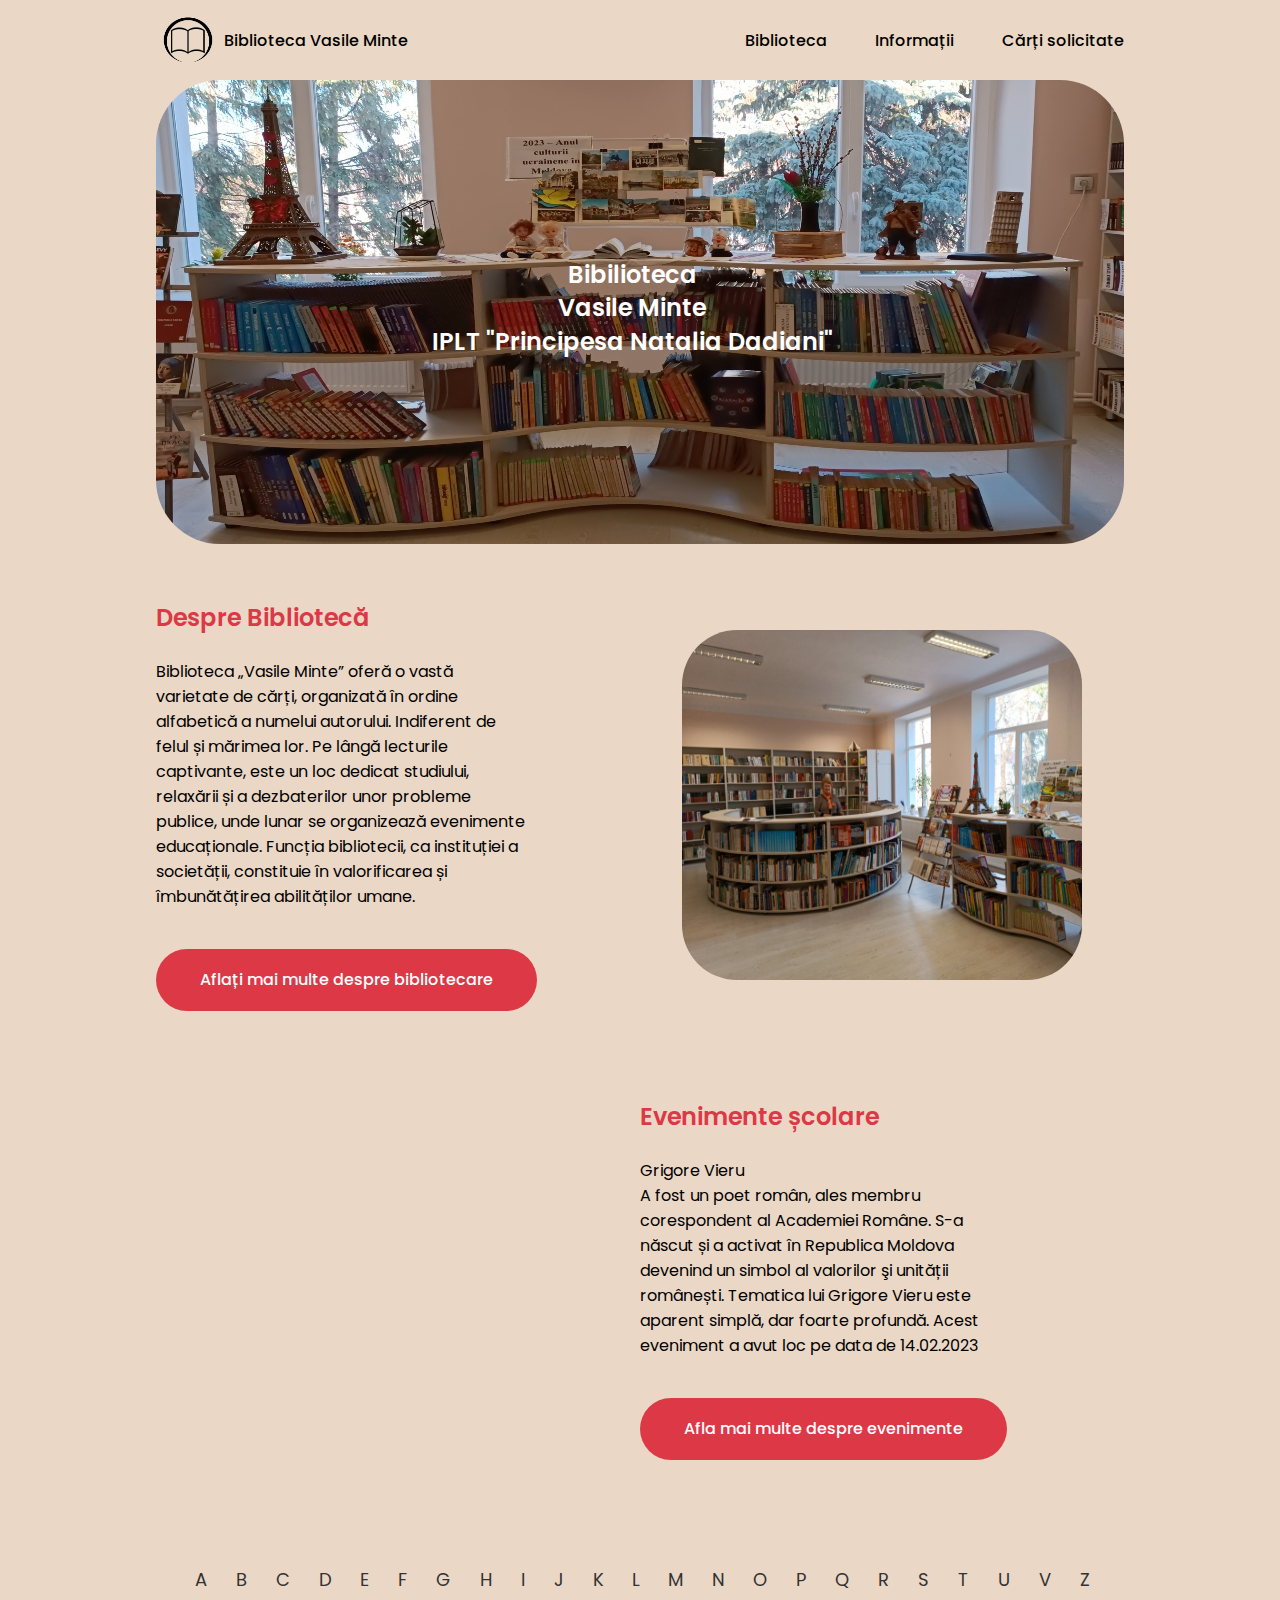
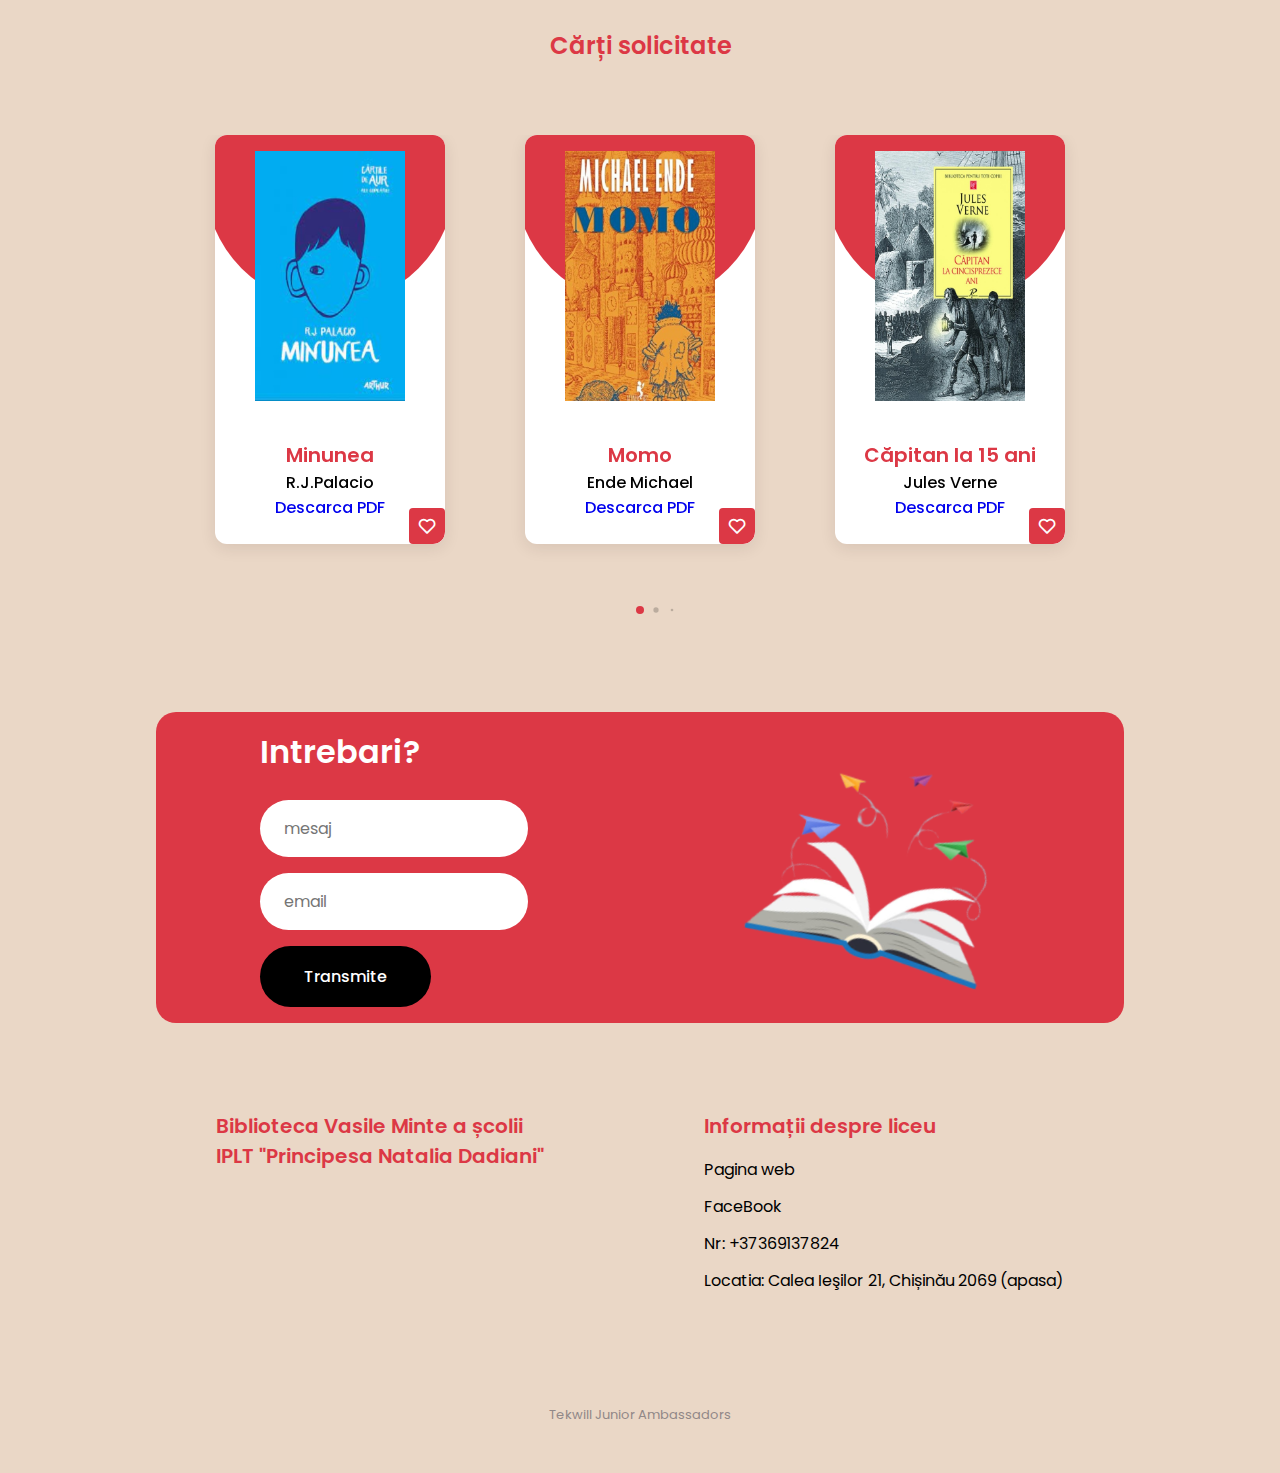
==== commit 4223d816: "Update index.html" ====
--- a/index.html
+++ b/index.html
@@ -99,7 +99,7 @@
                         A fost un poet român, ales membru corespondent al Academiei Române. 
                         S-a născut și a activat în Republica Moldova devenind un simbol al 
                         valorilor şi unității românești. Tematica lui Grigore Vieru este aparent 
-                        simplă, dar foarte profundă. Acest eveniment a durat pe data de 14.02.2023
+                        simplă, dar foarte profundă. Acest eveniment a avut loc pe data de 14.02.2023
                       </p>
                       <a href="evenimente.html" class="button">Afla mai multe despre evenimente </a>
                   </div>
